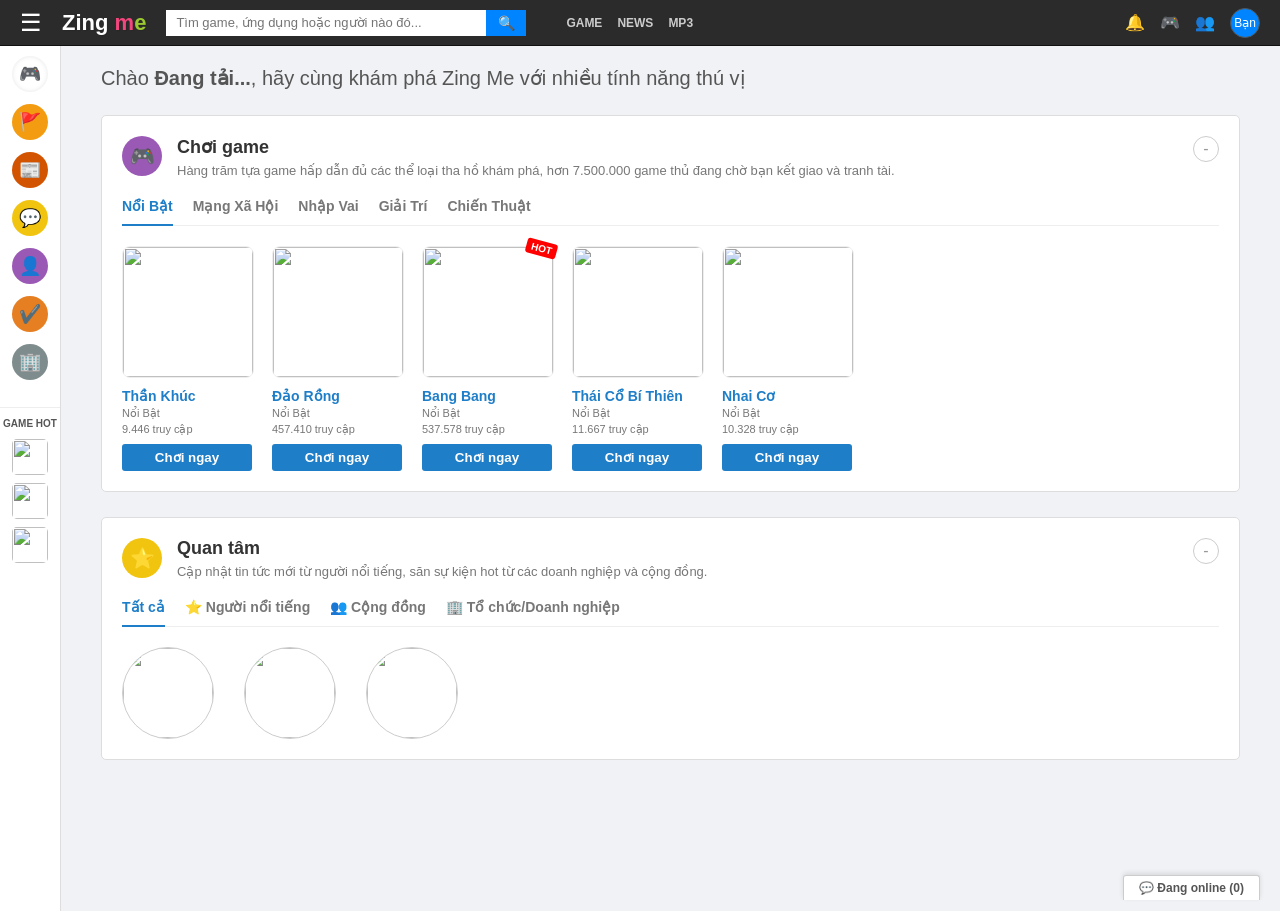
==== home.html @ b38dd068 "Add files via upload" ====
<!DOCTYPE html>
<html lang="vi">
<head>
    <meta charset="UTF-8">
    <meta name="viewport" content="width=device-width, initial-scale=1.0">
    <title>Zing Me | Khám phá</title>
    <style>
        /* --- CSS RESET VÀ BỐ CỤC CHÍNH --- */
        body { margin: 0; padding: 0; font-family: Arial, Helvetica, sans-serif; background-color: #f0f2f5; color: #333; }
        a { text-decoration: none; color: #1e7ec8; }
        
        /* NAVBAR */
        .navbar { background-color: #2b2b2b; height: 45px; display: flex; align-items: center; justify-content: space-between; padding: 0 20px; position: sticky; top: 0; z-index: 100; border-bottom: 1px solid #111; }
        .nav-left { display: flex; align-items: center; gap: 20px; }
        .menu-bar-icon { color: white; font-size: 24px; cursor: pointer; }
        .logo { font-size: 22px; font-weight: bold; text-shadow: 1px 1px 1px rgba(0,0,0,0.1); }
        .logo-zing { color: #ffffff; } .logo-m { color: #f2467d; } .logo-e { color: #9bc831; }
        
        /* Khung Search chuẩn hình */
        .search-container { display: flex; align-items: center; }
        .search-input { width: 300px; height: 26px; border: none; padding: 0 10px; outline: none; font-size: 13px; color: #333; }
        .search-btn { background-color: #0084ff; border: none; height: 26px; width: 40px; color: white; cursor: pointer; font-size: 14px; }
        
        .nav-links { display: flex; gap: 15px; font-size: 12px; font-weight: bold; color: #ccc; margin-left: 20px; }
        .nav-links a { color: #ccc; } .nav-links a:hover { color: white; }
        
        .nav-right { display: flex; align-items: center; gap: 15px; color: #ccc; font-size: 16px; }
        .nav-right-icon { cursor: pointer; }
        .user-avatar-small { width: 28px; height: 28px; border-radius: 50%; border: 1px solid #555; cursor: pointer; background: #0084ff; display: flex; align-items: center; justify-content: center; color: white; font-size: 12px; }

        /* BỐ CỤC 2 CỘT */
        .app-container { display: flex; min-height: calc(100vh - 45px); }
        
        /* CỘT TRÁI (SIDEBAR ICON) */
        .sidebar { width: 60px; background: white; border-right: 1px solid #ddd; display: flex; flex-direction: column; align-items: center; padding-top: 10px; position: sticky; top: 45px; height: calc(100vh - 45px); overflow-y: auto; }
        .side-icon { width: 36px; height: 36px; border-radius: 50%; display: flex; justify-content: center; align-items: center; color: white; font-size: 18px; margin-bottom: 12px; cursor: pointer; transition: transform 0.1s; }
        .side-icon:hover { transform: scale(1.1); }
        .side-icon.active { border: 2px solid #ddd; background-color: white !important; color: #9bc831; box-shadow: inset 0 0 5px rgba(0,0,0,0.1); }
        
        .game-hot-text { font-size: 10px; font-weight: bold; color: #555; margin: 15px 0 10px 0; border-top: 1px solid #eee; width: 100%; text-align: center; padding-top: 10px; }
        .game-hot-avatar { width: 36px; height: 36px; border-radius: 5px; margin-bottom: 8px; cursor: pointer; object-fit: cover; }

        /* CỘT PHẢI (MAIN CONTENT) */
        .main-content { flex: 1; padding: 20px 40px; }
        .greeting-text { font-size: 20px; color: #555; margin-bottom: 25px; }
        
        /* Card Section (Chơi Game / Quan Tâm) */
        .section-card { background: white; border-radius: 5px; border: 1px solid #ddd; padding: 20px; margin-bottom: 25px; }
        .section-header { display: flex; align-items: flex-start; gap: 15px; margin-bottom: 20px; position: relative; }
        .section-icon { width: 40px; height: 40px; border-radius: 50%; display: flex; justify-content: center; align-items: center; color: white; font-size: 20px; }
        .section-title h3 { margin: 0 0 5px 0; font-size: 18px; color: #333; }
        .section-title p { margin: 0; font-size: 13px; color: #777; }
        .btn-minimize { position: absolute; right: 0; top: 0; width: 24px; height: 24px; border: 1px solid #ccc; border-radius: 50%; display: flex; justify-content: center; align-items: center; color: #999; cursor: pointer; }

        /* Tabs */
        .tabs { display: flex; gap: 20px; border-bottom: 1px solid #eee; margin-bottom: 20px; padding-bottom: 10px; }
        .tab-item { font-size: 14px; font-weight: bold; color: #777; cursor: pointer; }
        .tab-item.active { color: #1e7ec8; border-bottom: 2px solid #1e7ec8; padding-bottom: 10px; margin-bottom: -11px; }

        /* Game Grid */
        .game-grid { display: flex; gap: 20px; }
        .game-card { width: 130px; display: flex; flex-direction: column; position: relative; }
        .game-img { width: 100%; height: 130px; border-radius: 8px; object-fit: cover; border: 1px solid #eee; margin-bottom: 10px; }
        .game-hot-tag { position: absolute; top: -5px; right: -5px; background: red; color: white; font-size: 10px; font-weight: bold; padding: 2px 5px; border-radius: 3px; transform: rotate(15deg); }
        .game-name { font-size: 14px; font-weight: bold; color: #1e7ec8; margin-bottom: 3px; text-decoration: none; }
        .game-category, .game-players { font-size: 11px; color: #777; margin-bottom: 3px; }
        .btn-play { background: #1e7ec8; color: white; border: none; padding: 6px; border-radius: 3px; font-weight: bold; cursor: pointer; margin-top: 5px; }
        .btn-play:hover { background: #1664a5; }

        /* Footer Chat box */
        .chat-bar { position: fixed; bottom: 0; right: 20px; background: white; border: 1px solid #ccc; border-bottom: none; border-radius: 3px 3px 0 0; padding: 5px 15px; font-size: 12px; font-weight: bold; color: #555; display: flex; align-items: center; gap: 10px; box-shadow: 0 -2px 5px rgba(0,0,0,0.1); cursor: pointer; }
    </style>
</head>
<body>

    <!-- NAVBAR Y HỆT ẢNH MẪU -->
    <div class="navbar">
        <div class="nav-left">
            <div class="menu-bar-icon">☰</div>
            <a href="home.html" class="logo">
                <span class="logo-zing">Zing</span> <span class="logo-m">m</span><span class="logo-e">e</span>
            </a>
            <div class="search-container">
                <input type="text" class="search-input" placeholder="Tìm game, ứng dụng hoặc người nào đó...">
                <button class="search-btn">🔍</button>
            </div>
            <div class="nav-links">
                <a href="#">GAME</a>
                <a href="#">NEWS</a>
                <a href="#">MP3</a>
            </div>
        </div>
        <div class="nav-right">
            <span class="nav-right-icon">🔔</span>
            <span class="nav-right-icon">🎮</span>
            <span class="nav-right-icon">👥</span>
            <div class="user-avatar-small" id="nav-avatar" onclick="window.location.href='profile.html'">Bạn</div>
        </div>
    </div>

    <!-- BỐ CỤC CHÍNH -->
    <div class="app-container">
        
        <!-- CỘT TRÁI (SIDEBAR ICON) -->
        <div class="sidebar">
            <div class="side-icon active" style="background: #9bc831; color: white; border: none;">🎮</div>
            <div class="side-icon" style="background: #f39c12;">🚩</div>
            <div class="side-icon" style="background: #d35400;">📰</div>
            <div class="side-icon" style="background: #f1c40f;">💬</div>
            <div class="side-icon" style="background: #9b59b6;">👤</div>
            <div class="side-icon" style="background: #e67e22;">✔️</div>
            <div class="side-icon" style="background: #7f8c8d;">🏢</div>
            
            <div class="game-hot-text">GAME HOT</div>
            <!-- Chèn các ảnh game mẫu -->
            <img src="https://i.imgur.com/K5tGk8x.jpg" class="game-hot-avatar">
            <img src="https://i.imgur.com/K5tGk8x.jpg" class="game-hot-avatar">
            <img src="https://i.imgur.com/K5tGk8x.jpg" class="game-hot-avatar">
        </div>

        <!-- CỘT PHẢI (MAIN CONTENT) -->
        <div class="main-content">
            <div class="greeting-text">
                Chào <b id="welcome-name">Đang tải...</b>, hãy cùng khám phá Zing Me với nhiều tính năng thú vị
            </div>

            <!-- MỤC CHƠI GAME -->
            <div class="section-card">
                <div class="section-header">
                    <div class="section-icon" style="background: #9b59b6;">🎮</div>
                    <div class="section-title">
                        <h3>Chơi game</h3>
                        <p>Hàng trăm tựa game hấp dẫn đủ các thể loại tha hồ khám phá, hơn 7.500.000 game thủ đang chờ bạn kết giao và tranh tài.</p>
                    </div>
                    <div class="btn-minimize">-</div>
                </div>

                <div class="tabs">
                    <div class="tab-item active">Nổi Bật</div>
                    <div class="tab-item">Mạng Xã Hội</div>
                    <div class="tab-item">Nhập Vai</div>
                    <div class="tab-item">Giải Trí</div>
                    <div class="tab-item">Chiến Thuật</div>
                </div>

                <div class="game-grid">
                    <!-- Card 1 -->
                    <div class="game-card">
                        <img src="https://i.imgur.com/K5tGk8x.jpg" class="game-img">
                        <a href="#" class="game-name">Thần Khúc</a>
                        <div class="game-category">Nổi Bật</div>
                        <div class="game-players">9.446 truy cập</div>
                        <button class="btn-play">Chơi ngay</button>
                    </div>
                    <!-- Card 2 -->
                    <div class="game-card">
                        <img src="https://i.imgur.com/K5tGk8x.jpg" class="game-img">
                        <a href="#" class="game-name">Đảo Rồng</a>
                        <div class="game-category">Nổi Bật</div>
                        <div class="game-players">457.410 truy cập</div>
                        <button class="btn-play">Chơi ngay</button>
                    </div>
                    <!-- Card 3 -->
                    <div class="game-card">
                        <div class="game-hot-tag">HOT</div>
                        <img src="https://i.imgur.com/K5tGk8x.jpg" class="game-img">
                        <a href="#" class="game-name">Bang Bang</a>
                        <div class="game-category">Nổi Bật</div>
                        <div class="game-players">537.578 truy cập</div>
                        <button class="btn-play">Chơi ngay</button>
                    </div>
                    <!-- Card 4 -->
                    <div class="game-card">
                        <img src="https://i.imgur.com/K5tGk8x.jpg" class="game-img">
                        <a href="#" class="game-name">Thái Cổ Bí Thiên</a>
                        <div class="game-category">Nổi Bật</div>
                        <div class="game-players">11.667 truy cập</div>
                        <button class="btn-play">Chơi ngay</button>
                    </div>
                    <!-- Card 5 -->
                    <div class="game-card">
                        <img src="https://i.imgur.com/K5tGk8x.jpg" class="game-img">
                        <a href="#" class="game-name">Nhai Cơ</a>
                        <div class="game-category">Nổi Bật</div>
                        <div class="game-players">10.328 truy cập</div>
                        <button class="btn-play">Chơi ngay</button>
                    </div>
                </div>
            </div>

            <!-- MỤC QUAN TẢM -->
            <div class="section-card">
                <div class="section-header">
                    <div class="section-icon" style="background: #f1c40f;">⭐</div>
                    <div class="section-title">
                        <h3>Quan tâm</h3>
                        <p>Cập nhật tin tức mới từ người nổi tiếng, săn sự kiện hot từ các doanh nghiệp và cộng đồng.</p>
                    </div>
                    <div class="btn-minimize">-</div>
                </div>
                <div class="tabs">
                    <div class="tab-item active">Tất cả</div>
                    <div class="tab-item">⭐ Người nổi tiếng</div>
                    <div class="tab-item">👥 Cộng đồng</div>
                    <div class="tab-item">🏢 Tổ chức/Doanh nghiệp</div>
                </div>
                <div class="game-grid" style="gap: 30px; justify-content: flex-start;">
                    <img src="https://i.imgur.com/K5tGk8x.jpg" style="width: 90px; height: 90px; border-radius: 50%; object-fit: cover; border: 1px solid #ccc; cursor: pointer;">
                    <img src="https://i.imgur.com/K5tGk8x.jpg" style="width: 90px; height: 90px; border-radius: 50%; object-fit: cover; border: 1px solid #ccc; cursor: pointer;">
                    <img src="https://i.imgur.com/K5tGk8x.jpg" style="width: 90px; height: 90px; border-radius: 50%; object-fit: cover; border: 1px solid #ccc; cursor: pointer;">
                </div>
            </div>
        </div>
    </div>

    <!-- Thanh Chat dưới cùng -->
    <div class="chat-bar">
        <span>💬 Đang online (0)</span>
    </div>

    <!-- SCRIPT ĐỂ HIỂN THỊ TÊN TỪ FIREBASE -->
    <script type="module">
        import { initializeApp } from "https://www.gstatic.com/firebasejs/10.9.0/firebase-app.js";
        import { getAuth, onAuthStateChanged } from "https://www.gstatic.com/firebasejs/10.9.0/firebase-auth.js";
        import { getFirestore, doc, getDoc } from "https://www.gstatic.com/firebasejs/10.9.0/firebase-firestore.js";

        const firebaseConfig = {
            apiKey: "AIzaSyDeVcweMEYOi9t8_NyIXg6XRZ6I4LIgNBU",
            authDomain: "zingme-clone.firebaseapp.com",
            databaseURL: "https://zingme-clone-default-rtdb.asia-southeast1.firebasedatabase.app",
            projectId: "zingme-clone",
            storageBucket: "zingme-clone.firebasestorage.app",
            messagingSenderId: "121550062824",
            appId: "1:121550062824:web:35257485755932ef91755d",
            measurementId: "G-LXNNVVEKKQ"
        };

        const app = initializeApp(firebaseConfig);
        const auth = getAuth(app);
        const db = getFirestore(app);

        // Đổi lời chào thành tên thật của bạn
        onAuthStateChanged(auth, async (user) => {
            if (user) {
                try {
                    const docSnap = await getDoc(doc(db, "users", user.uid));
                    if (docSnap.exists()) {
                        const data = docSnap.data();
                        document.getElementById('welcome-name').innerText = data.displayName || data.fullname || "bạn";
                        if(data.avatarUrl) {
                            document.getElementById('nav-avatar').innerHTML = `<img src="${data.avatarUrl}" style="width:100%;height:100%;border-radius:50%;object-fit:cover;">`;
                        }
                    }
                } catch (e) { console.error(e); }
            } else {
                window.location.href = "index.html";
            }
        });
    </script>
</body>
</html>
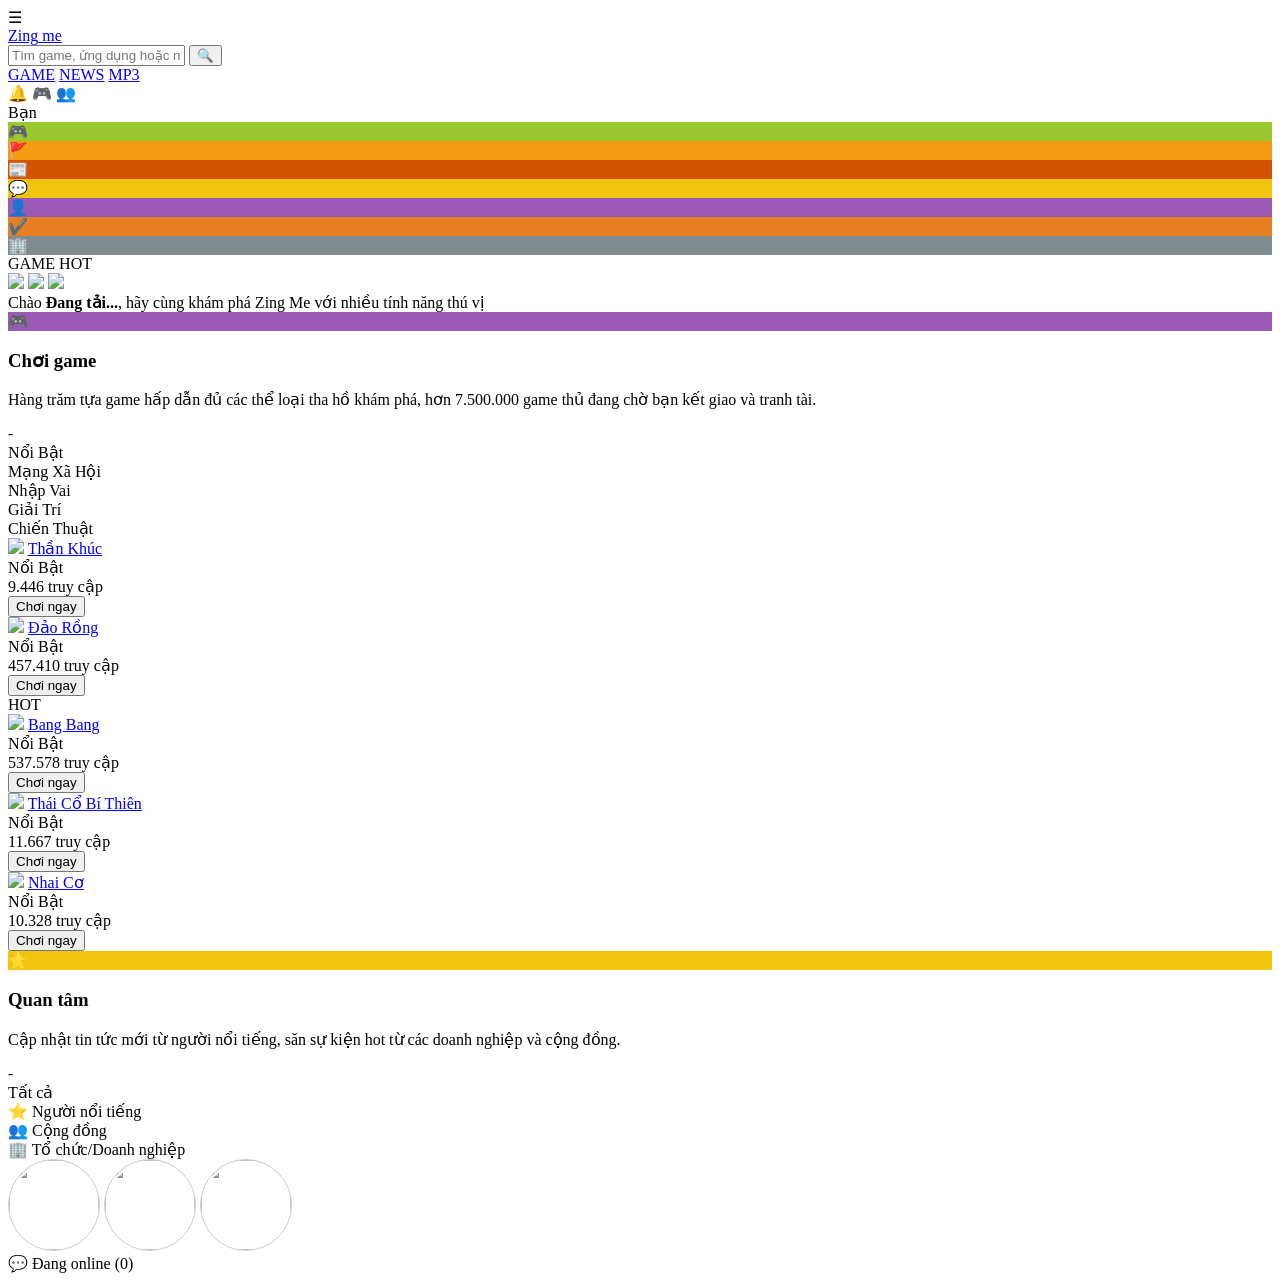
==== commit 425d9023: "Update home.html" ====
--- a/home.html
+++ b/home.html
@@ -4,72 +4,8 @@
     <meta charset="UTF-8">
     <meta name="viewport" content="width=device-width, initial-scale=1.0">
     <title>Zing Me | Khám phá</title>
-    <style>
-        /* --- CSS RESET VÀ BỐ CỤC CHÍNH --- */
-        body { margin: 0; padding: 0; font-family: Arial, Helvetica, sans-serif; background-color: #f0f2f5; color: #333; }
-        a { text-decoration: none; color: #1e7ec8; }
-        
-        /* NAVBAR */
-        .navbar { background-color: #2b2b2b; height: 45px; display: flex; align-items: center; justify-content: space-between; padding: 0 20px; position: sticky; top: 0; z-index: 100; border-bottom: 1px solid #111; }
-        .nav-left { display: flex; align-items: center; gap: 20px; }
-        .menu-bar-icon { color: white; font-size: 24px; cursor: pointer; }
-        .logo { font-size: 22px; font-weight: bold; text-shadow: 1px 1px 1px rgba(0,0,0,0.1); }
-        .logo-zing { color: #ffffff; } .logo-m { color: #f2467d; } .logo-e { color: #9bc831; }
-        
-        /* Khung Search chuẩn hình */
-        .search-container { display: flex; align-items: center; }
-        .search-input { width: 300px; height: 26px; border: none; padding: 0 10px; outline: none; font-size: 13px; color: #333; }
-        .search-btn { background-color: #0084ff; border: none; height: 26px; width: 40px; color: white; cursor: pointer; font-size: 14px; }
-        
-        .nav-links { display: flex; gap: 15px; font-size: 12px; font-weight: bold; color: #ccc; margin-left: 20px; }
-        .nav-links a { color: #ccc; } .nav-links a:hover { color: white; }
-        
-        .nav-right { display: flex; align-items: center; gap: 15px; color: #ccc; font-size: 16px; }
-        .nav-right-icon { cursor: pointer; }
-        .user-avatar-small { width: 28px; height: 28px; border-radius: 50%; border: 1px solid #555; cursor: pointer; background: #0084ff; display: flex; align-items: center; justify-content: center; color: white; font-size: 12px; }
-
-        /* BỐ CỤC 2 CỘT */
-        .app-container { display: flex; min-height: calc(100vh - 45px); }
-        
-        /* CỘT TRÁI (SIDEBAR ICON) */
-        .sidebar { width: 60px; background: white; border-right: 1px solid #ddd; display: flex; flex-direction: column; align-items: center; padding-top: 10px; position: sticky; top: 45px; height: calc(100vh - 45px); overflow-y: auto; }
-        .side-icon { width: 36px; height: 36px; border-radius: 50%; display: flex; justify-content: center; align-items: center; color: white; font-size: 18px; margin-bottom: 12px; cursor: pointer; transition: transform 0.1s; }
-        .side-icon:hover { transform: scale(1.1); }
-        .side-icon.active { border: 2px solid #ddd; background-color: white !important; color: #9bc831; box-shadow: inset 0 0 5px rgba(0,0,0,0.1); }
-        
-        .game-hot-text { font-size: 10px; font-weight: bold; color: #555; margin: 15px 0 10px 0; border-top: 1px solid #eee; width: 100%; text-align: center; padding-top: 10px; }
-        .game-hot-avatar { width: 36px; height: 36px; border-radius: 5px; margin-bottom: 8px; cursor: pointer; object-fit: cover; }
-
-        /* CỘT PHẢI (MAIN CONTENT) */
-        .main-content { flex: 1; padding: 20px 40px; }
-        .greeting-text { font-size: 20px; color: #555; margin-bottom: 25px; }
-        
-        /* Card Section (Chơi Game / Quan Tâm) */
-        .section-card { background: white; border-radius: 5px; border: 1px solid #ddd; padding: 20px; margin-bottom: 25px; }
-        .section-header { display: flex; align-items: flex-start; gap: 15px; margin-bottom: 20px; position: relative; }
-        .section-icon { width: 40px; height: 40px; border-radius: 50%; display: flex; justify-content: center; align-items: center; color: white; font-size: 20px; }
-        .section-title h3 { margin: 0 0 5px 0; font-size: 18px; color: #333; }
-        .section-title p { margin: 0; font-size: 13px; color: #777; }
-        .btn-minimize { position: absolute; right: 0; top: 0; width: 24px; height: 24px; border: 1px solid #ccc; border-radius: 50%; display: flex; justify-content: center; align-items: center; color: #999; cursor: pointer; }
-
-        /* Tabs */
-        .tabs { display: flex; gap: 20px; border-bottom: 1px solid #eee; margin-bottom: 20px; padding-bottom: 10px; }
-        .tab-item { font-size: 14px; font-weight: bold; color: #777; cursor: pointer; }
-        .tab-item.active { color: #1e7ec8; border-bottom: 2px solid #1e7ec8; padding-bottom: 10px; margin-bottom: -11px; }
-
-        /* Game Grid */
-        .game-grid { display: flex; gap: 20px; }
-        .game-card { width: 130px; display: flex; flex-direction: column; position: relative; }
-        .game-img { width: 100%; height: 130px; border-radius: 8px; object-fit: cover; border: 1px solid #eee; margin-bottom: 10px; }
-        .game-hot-tag { position: absolute; top: -5px; right: -5px; background: red; color: white; font-size: 10px; font-weight: bold; padding: 2px 5px; border-radius: 3px; transform: rotate(15deg); }
-        .game-name { font-size: 14px; font-weight: bold; color: #1e7ec8; margin-bottom: 3px; text-decoration: none; }
-        .game-category, .game-players { font-size: 11px; color: #777; margin-bottom: 3px; }
-        .btn-play { background: #1e7ec8; color: white; border: none; padding: 6px; border-radius: 3px; font-weight: bold; cursor: pointer; margin-top: 5px; }
-        .btn-play:hover { background: #1664a5; }
-
-        /* Footer Chat box */
-        .chat-bar { position: fixed; bottom: 0; right: 20px; background: white; border: 1px solid #ccc; border-bottom: none; border-radius: 3px 3px 0 0; padding: 5px 15px; font-size: 12px; font-weight: bold; color: #555; display: flex; align-items: center; gap: 10px; box-shadow: 0 -2px 5px rgba(0,0,0,0.1); cursor: pointer; }
-    </style>
+    <!-- Nhúng file CSS -->
+    <link rel="stylesheet" href="css/home.css">
 </head>
 <body>
 
@@ -218,44 +154,7 @@
         <span>💬 Đang online (0)</span>
     </div>
 
-    <!-- SCRIPT ĐỂ HIỂN THỊ TÊN TỪ FIREBASE -->
-    <script type="module">
-        import { initializeApp } from "https://www.gstatic.com/firebasejs/10.9.0/firebase-app.js";
-        import { getAuth, onAuthStateChanged } from "https://www.gstatic.com/firebasejs/10.9.0/firebase-auth.js";
-        import { getFirestore, doc, getDoc } from "https://www.gstatic.com/firebasejs/10.9.0/firebase-firestore.js";
-
-        const firebaseConfig = {
-            apiKey: "AIzaSyDeVcweMEYOi9t8_NyIXg6XRZ6I4LIgNBU",
-            authDomain: "zingme-clone.firebaseapp.com",
-            databaseURL: "https://zingme-clone-default-rtdb.asia-southeast1.firebasedatabase.app",
-            projectId: "zingme-clone",
-            storageBucket: "zingme-clone.firebasestorage.app",
-            messagingSenderId: "121550062824",
-            appId: "1:121550062824:web:35257485755932ef91755d",
-            measurementId: "G-LXNNVVEKKQ"
-        };
-
-        const app = initializeApp(firebaseConfig);
-        const auth = getAuth(app);
-        const db = getFirestore(app);
-
-        // Đổi lời chào thành tên thật của bạn
-        onAuthStateChanged(auth, async (user) => {
-            if (user) {
-                try {
-                    const docSnap = await getDoc(doc(db, "users", user.uid));
-                    if (docSnap.exists()) {
-                        const data = docSnap.data();
-                        document.getElementById('welcome-name').innerText = data.displayName || data.fullname || "bạn";
-                        if(data.avatarUrl) {
-                            document.getElementById('nav-avatar').innerHTML = `<img src="${data.avatarUrl}" style="width:100%;height:100%;border-radius:50%;object-fit:cover;">`;
-                        }
-                    }
-                } catch (e) { console.error(e); }
-            } else {
-                window.location.href = "index.html";
-            }
-        });
-    </script>
+    <!-- Nhúng file JS -->
+    <script type="module" src="js/home.js"></script>
 </body>
-</html>+</html>
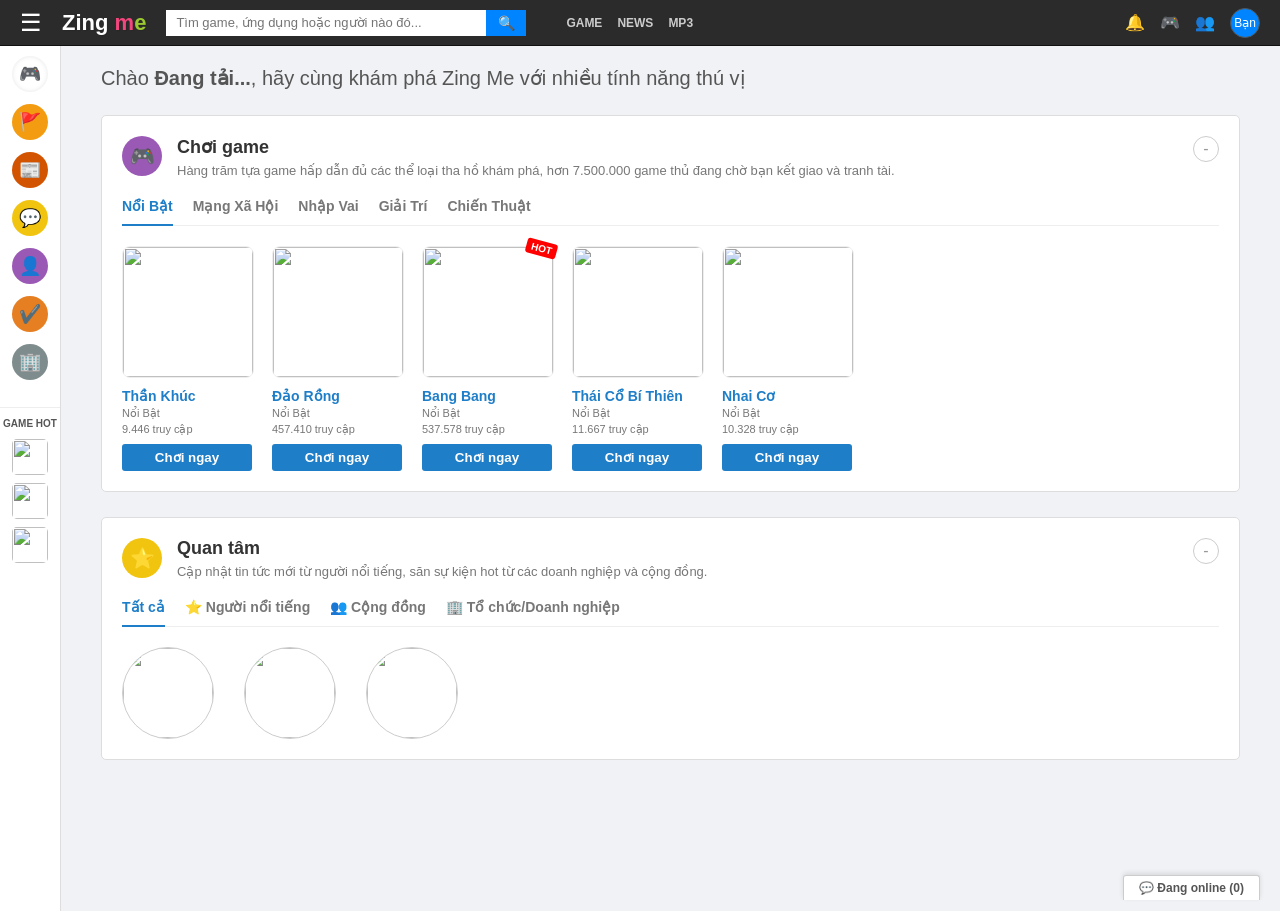
==== commit 22dea846: "Update home.html" ====
--- a/home.html
+++ b/home.html
@@ -13,7 +13,7 @@
     <div class="navbar">
         <div class="nav-left">
             <div class="menu-bar-icon">☰</div>
-            <a href="home.html" class="logo">
+            <a href="home.html" class="logo" style="cursor: pointer;">
                 <span class="logo-zing">Zing</span> <span class="logo-m">m</span><span class="logo-e">e</span>
             </a>
             <div class="search-container">
--- a/css/home.css
+++ b/css/home.css
@@ -0,0 +1,64 @@
+/* --- CSS RESET VÀ BỐ CỤC CHÍNH --- */
+body { margin: 0; padding: 0; font-family: Arial, Helvetica, sans-serif; background-color: #f0f2f5; color: #333; }
+a { text-decoration: none; color: #1e7ec8; }
+
+/* NAVBAR */
+.navbar { background-color: #2b2b2b; height: 45px; display: flex; align-items: center; justify-content: space-between; padding: 0 20px; position: sticky; top: 0; z-index: 100; border-bottom: 1px solid #111; }
+.nav-left { display: flex; align-items: center; gap: 20px; }
+.menu-bar-icon { color: white; font-size: 24px; cursor: pointer; }
+.logo { font-size: 22px; font-weight: bold; text-shadow: 1px 1px 1px rgba(0,0,0,0.1); }
+.logo-zing { color: #ffffff; } .logo-m { color: #f2467d; } .logo-e { color: #9bc831; }
+
+/* Khung Search chuẩn hình */
+.search-container { display: flex; align-items: center; }
+.search-input { width: 300px; height: 26px; border: none; padding: 0 10px; outline: none; font-size: 13px; color: #333; }
+.search-btn { background-color: #0084ff; border: none; height: 26px; width: 40px; color: white; cursor: pointer; font-size: 14px; }
+
+.nav-links { display: flex; gap: 15px; font-size: 12px; font-weight: bold; color: #ccc; margin-left: 20px; }
+.nav-links a { color: #ccc; } .nav-links a:hover { color: white; }
+
+.nav-right { display: flex; align-items: center; gap: 15px; color: #ccc; font-size: 16px; }
+.nav-right-icon { cursor: pointer; }
+.user-avatar-small { width: 28px; height: 28px; border-radius: 50%; border: 1px solid #555; cursor: pointer; background: #0084ff; display: flex; align-items: center; justify-content: center; color: white; font-size: 12px; }
+
+/* BỐ CỤC 2 CỘT */
+.app-container { display: flex; min-height: calc(100vh - 45px); }
+
+/* CỘT TRÁI (SIDEBAR ICON) */
+.sidebar { width: 60px; background: white; border-right: 1px solid #ddd; display: flex; flex-direction: column; align-items: center; padding-top: 10px; position: sticky; top: 45px; height: calc(100vh - 45px); overflow-y: auto; }
+.side-icon { width: 36px; height: 36px; border-radius: 50%; display: flex; justify-content: center; align-items: center; color: white; font-size: 18px; margin-bottom: 12px; cursor: pointer; transition: transform 0.1s; }
+.side-icon:hover { transform: scale(1.1); }
+.side-icon.active { border: 2px solid #ddd; background-color: white !important; color: #9bc831; box-shadow: inset 0 0 5px rgba(0,0,0,0.1); }
+
+.game-hot-text { font-size: 10px; font-weight: bold; color: #555; margin: 15px 0 10px 0; border-top: 1px solid #eee; width: 100%; text-align: center; padding-top: 10px; }
+.game-hot-avatar { width: 36px; height: 36px; border-radius: 5px; margin-bottom: 8px; cursor: pointer; object-fit: cover; }
+
+/* CỘT PHẢI (MAIN CONTENT) */
+.main-content { flex: 1; padding: 20px 40px; }
+.greeting-text { font-size: 20px; color: #555; margin-bottom: 25px; }
+
+/* Card Section (Chơi Game / Quan Tâm) */
+.section-card { background: white; border-radius: 5px; border: 1px solid #ddd; padding: 20px; margin-bottom: 25px; }
+.section-header { display: flex; align-items: flex-start; gap: 15px; margin-bottom: 20px; position: relative; }
+.section-icon { width: 40px; height: 40px; border-radius: 50%; display: flex; justify-content: center; align-items: center; color: white; font-size: 20px; }
+.section-title h3 { margin: 0 0 5px 0; font-size: 18px; color: #333; }
+.section-title p { margin: 0; font-size: 13px; color: #777; }
+.btn-minimize { position: absolute; right: 0; top: 0; width: 24px; height: 24px; border: 1px solid #ccc; border-radius: 50%; display: flex; justify-content: center; align-items: center; color: #999; cursor: pointer; }
+
+/* Tabs */
+.tabs { display: flex; gap: 20px; border-bottom: 1px solid #eee; margin-bottom: 20px; padding-bottom: 10px; }
+.tab-item { font-size: 14px; font-weight: bold; color: #777; cursor: pointer; }
+.tab-item.active { color: #1e7ec8; border-bottom: 2px solid #1e7ec8; padding-bottom: 10px; margin-bottom: -11px; }
+
+/* Game Grid */
+.game-grid { display: flex; gap: 20px; }
+.game-card { width: 130px; display: flex; flex-direction: column; position: relative; }
+.game-img { width: 100%; height: 130px; border-radius: 8px; object-fit: cover; border: 1px solid #eee; margin-bottom: 10px; }
+.game-hot-tag { position: absolute; top: -5px; right: -5px; background: red; color: white; font-size: 10px; font-weight: bold; padding: 2px 5px; border-radius: 3px; transform: rotate(15deg); }
+.game-name { font-size: 14px; font-weight: bold; color: #1e7ec8; margin-bottom: 3px; text-decoration: none; }
+.game-category, .game-players { font-size: 11px; color: #777; margin-bottom: 3px; }
+.btn-play { background: #1e7ec8; color: white; border: none; padding: 6px; border-radius: 3px; font-weight: bold; cursor: pointer; margin-top: 5px; }
+.btn-play:hover { background: #1664a5; }
+
+/* Footer Chat box */
+.chat-bar { position: fixed; bottom: 0; right: 20px; background: white; border: 1px solid #ccc; border-bottom: none; border-radius: 3px 3px 0 0; padding: 5px 15px; font-size: 12px; font-weight: bold; color: #555; display: flex; align-items: center; gap: 10px; box-shadow: 0 -2px 5px rgba(0,0,0,0.1); cursor: pointer; }
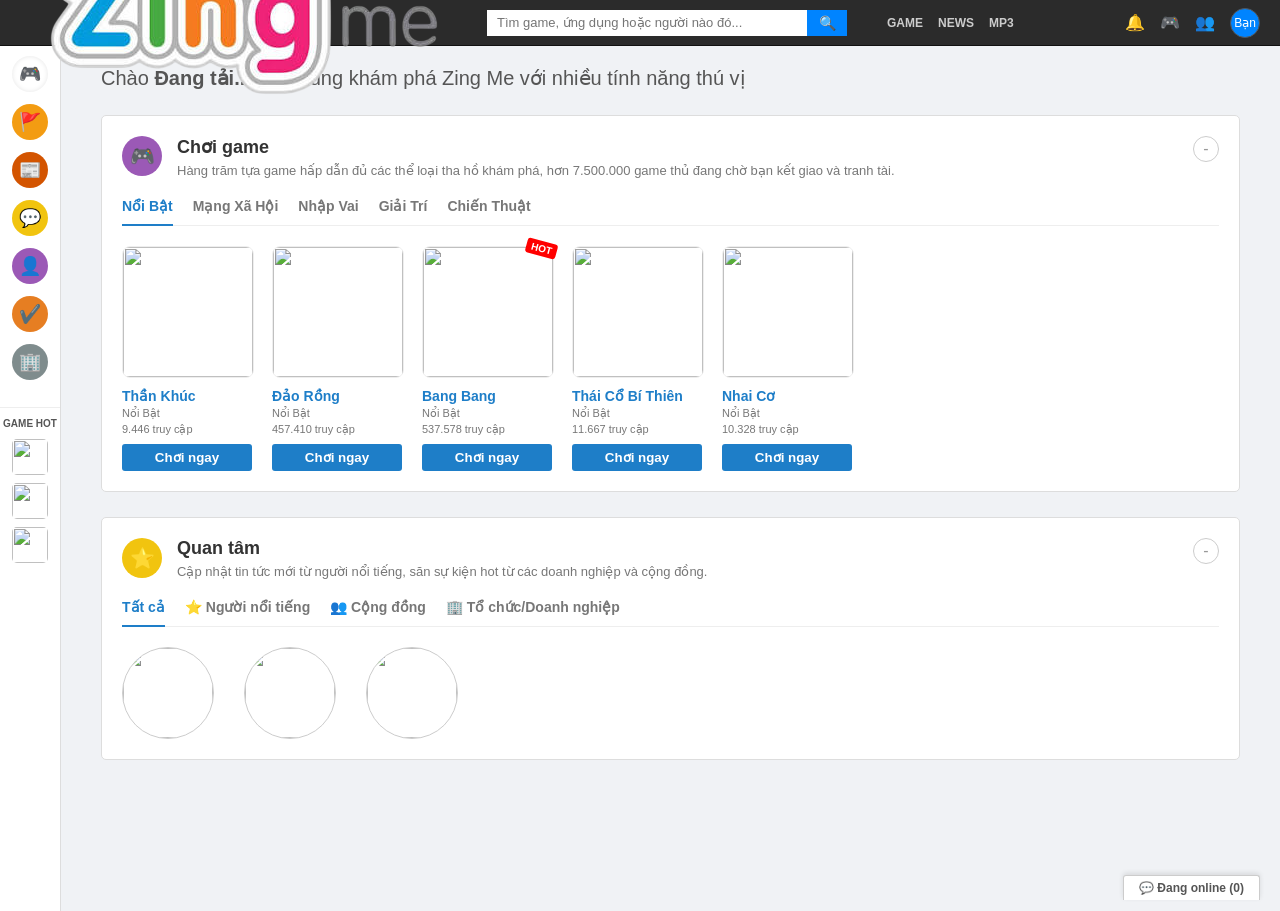
==== commit ec50451b: "Update home.html" ====
--- a/home.html
+++ b/home.html
@@ -4,17 +4,13 @@
     <meta charset="UTF-8">
     <meta name="viewport" content="width=device-width, initial-scale=1.0">
     <title>Zing Me | Khám phá</title>
-    <!-- Nhúng file CSS -->
     <link rel="stylesheet" href="css/home.css">
 </head>
 <body>
-
-    <!-- NAVBAR Y HỆT ẢNH MẪU -->
     <div class="navbar">
         <div class="nav-left">
-            <div class="menu-bar-icon">☰</div>
-            <a href="home.html" class="logo" style="cursor: pointer;">
-                <span class="logo-zing">Zing</span> <span class="logo-m">m</span><span class="logo-e">e</span>
+            <a href="home.html" class="logo-link">
+                <img src="img/logo.png" alt="Zing Me" class="nav-logo-img">
             </a>
             <div class="search-container">
                 <input type="text" class="search-input" placeholder="Tìm game, ứng dụng hoặc người nào đó...">
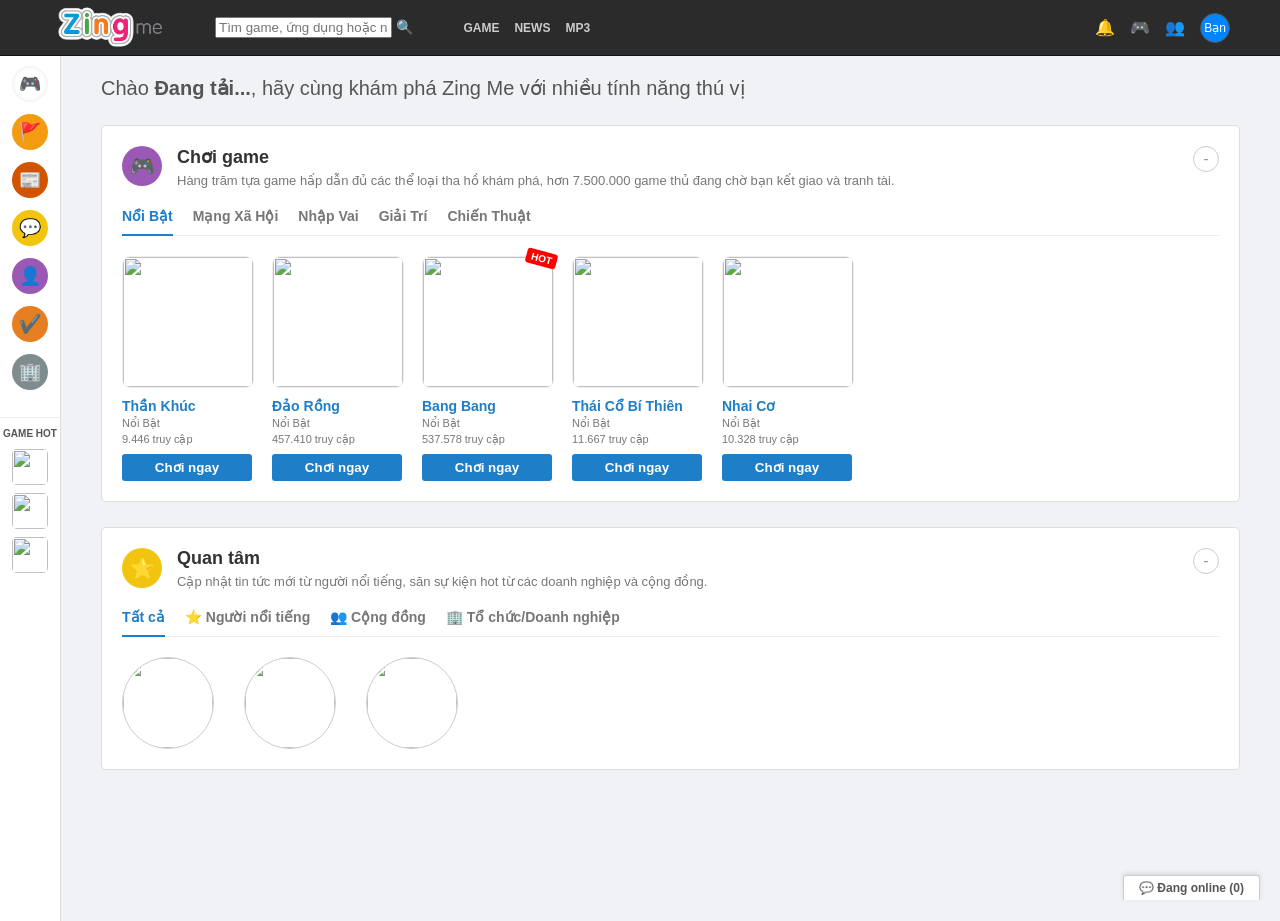
==== commit 4bcfac28: "Update home.html" ====
--- a/home.html
+++ b/home.html
@@ -12,9 +12,9 @@
             <a href="home.html" class="logo-link">
                 <img src="img/logo.png" alt="Zing Me" class="nav-logo-img">
             </a>
-            <div class="search-container">
-                <input type="text" class="search-input" placeholder="Tìm game, ứng dụng hoặc người nào đó...">
-                <button class="search-btn">🔍</button>
+            <div class="search-box">
+                <input type="text" placeholder="Tìm game, ứng dụng hoặc người nào đó...">
+                <span style="color:#999; font-size: 14px; cursor: pointer;">🔍</span>
             </div>
             <div class="nav-links">
                 <a href="#">GAME</a>
--- a/css/home.css
+++ b/css/home.css
@@ -1,10 +1,8 @@
-/* --- CSS RESET VÀ BỐ CỤC CHÍNH --- */
 body { margin: 0; padding: 0; font-family: Arial, Helvetica, sans-serif; background-color: #f0f2f5; color: #333; }
 a { text-decoration: none; color: #1e7ec8; }
 
-/* NAVBAR */
-.navbar { background-color: #2b2b2b; height: 45px; display: flex; align-items: center; justify-content: space-between; padding: 0 20px; position: sticky; top: 0; z-index: 100; border-bottom: 1px solid #111; }
-.nav-left { display: flex; align-items: center; gap: 20px; }
+.navbar { background-color: #2b2b2b; height: 55px; display: flex; align-items: center; justify-content: space-between; padding: 0 50px; border-bottom: 1px solid #111; position: sticky; top: 0; z-index: 100; }
+.nav-left { display: flex; align-items: center; gap: 30px; }
 .menu-bar-icon { color: white; font-size: 24px; cursor: pointer; }
 .logo { font-size: 22px; font-weight: bold; text-shadow: 1px 1px 1px rgba(0,0,0,0.1); }
 .logo-zing { color: #ffffff; } .logo-m { color: #f2467d; } .logo-e { color: #9bc831; }
@@ -61,4 +59,19 @@
 .btn-play:hover { background: #1664a5; }
 
 /* Footer Chat box */
-.chat-bar { position: fixed; bottom: 0; right: 20px; background: white; border: 1px solid #ccc; border-bottom: none; border-radius: 3px 3px 0 0; padding: 5px 15px; font-size: 12px; font-weight: bold; color: #555; display: flex; align-items: center; gap: 10px; box-shadow: 0 -2px 5px rgba(0,0,0,0.1); cursor: pointer; }+.chat-bar { position: fixed; bottom: 0; right: 20px; background: white; border: 1px solid #ccc; border-bottom: none; border-radius: 3px 3px 0 0; padding: 5px 15px; font-size: 12px; font-weight: bold; color: #555; display: flex; align-items: center; gap: 10px; box-shadow: 0 -2px 5px rgba(0,0,0,0.1); cursor: pointer; }
+
+.logo-link {
+    display: block !important;
+    height: 45px; 
+    width: 120px; 
+    overflow: hidden; 
+    position: relative;
+    margin-right: 15px; 
+}
+
+.nav-logo-img {
+    width: 100% !important; 
+    height: auto !important; 
+    margin-top: -38px; 
+}
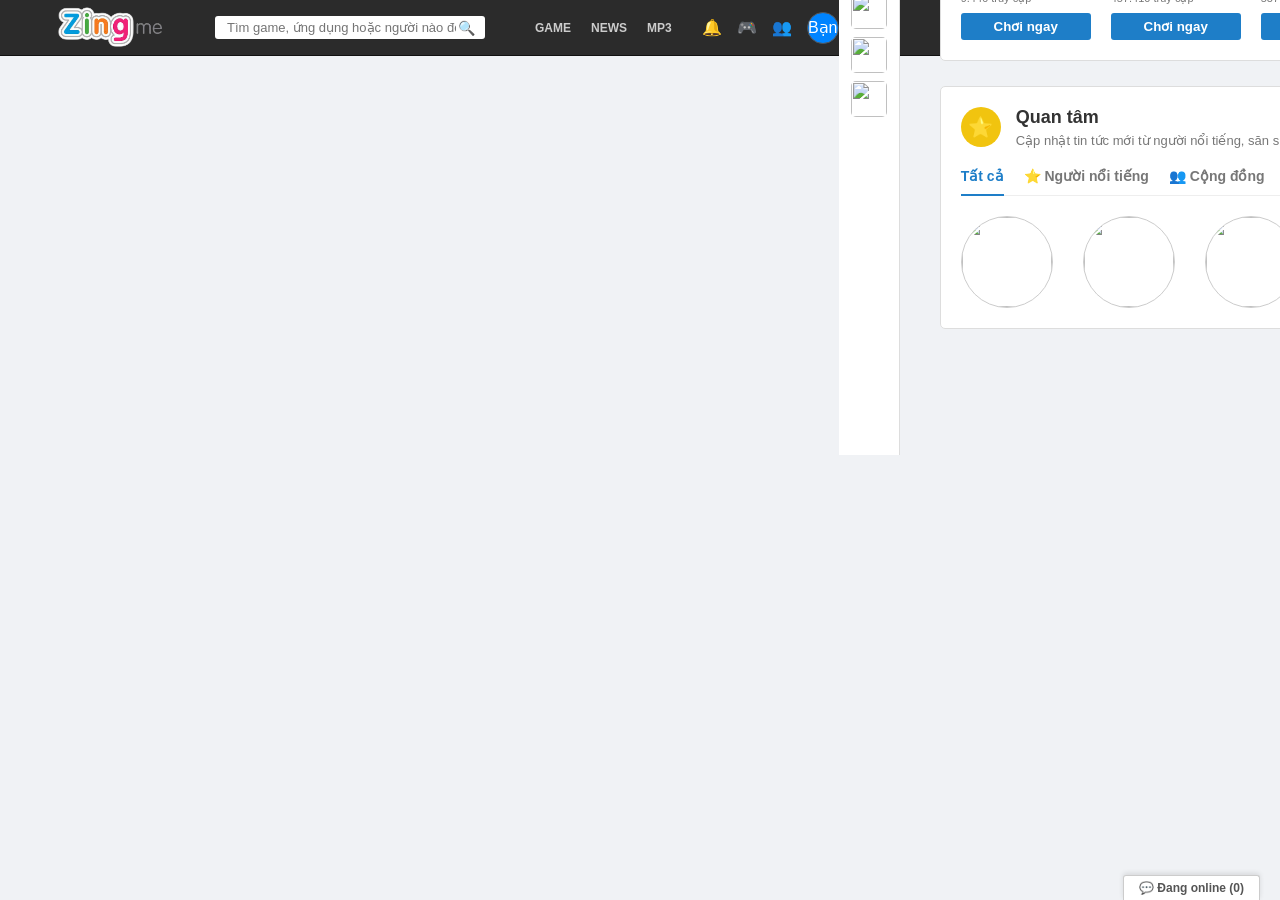
==== commit 6d751f70: "Update home.html" ====
--- a/home.html
+++ b/home.html
@@ -16,11 +16,11 @@
                 <input type="text" placeholder="Tìm game, ứng dụng hoặc người nào đó...">
                 <span style="color:#999; font-size: 14px; cursor: pointer;">🔍</span>
             </div>
-            <div class="nav-links">
+            <div class="nav-menu"> 
                 <a href="#">GAME</a>
                 <a href="#">NEWS</a>
                 <a href="#">MP3</a>
-            </div>
+            </div
         </div>
         <div class="nav-right">
             <span class="nav-right-icon">🔔</span>
--- a/css/home.css
+++ b/css/home.css
@@ -1,29 +1,29 @@
 body { margin: 0; padding: 0; font-family: Arial, Helvetica, sans-serif; background-color: #f0f2f5; color: #333; }
 a { text-decoration: none; color: #1e7ec8; }
 
-.navbar { background-color: #2b2b2b; height: 55px; display: flex; align-items: center; justify-content: space-between; padding: 0 50px; border-bottom: 1px solid #111; position: sticky; top: 0; z-index: 100; }
+.navbar { background-color: #2b2b2b; height: 55px; display: flex; align-items: center; justify-content: space-between; padding: 0 50px; position: sticky; top: 0; z-index: 100; border-bottom: 1px solid #111; }
 .nav-left { display: flex; align-items: center; gap: 30px; }
 .menu-bar-icon { color: white; font-size: 24px; cursor: pointer; }
 .logo { font-size: 22px; font-weight: bold; text-shadow: 1px 1px 1px rgba(0,0,0,0.1); }
 .logo-zing { color: #ffffff; } .logo-m { color: #f2467d; } .logo-e { color: #9bc831; }
 
-/* Khung Search chuẩn hình */
-.search-container { display: flex; align-items: center; }
-.search-input { width: 300px; height: 26px; border: none; padding: 0 10px; outline: none; font-size: 13px; color: #333; }
-.search-btn { background-color: #0084ff; border: none; height: 26px; width: 40px; color: white; cursor: pointer; font-size: 14px; }
+.nav-menu { display: flex; gap: 20px; font-weight: bold; font-size: 12px; color: #ccc; margin-left: 20px; }
+.nav-menu a { color: #ccc; }
+.nav-menu a:hover { color: white; }
 
-.nav-links { display: flex; gap: 15px; font-size: 12px; font-weight: bold; color: #ccc; margin-left: 20px; }
-.nav-links a { color: #ccc; } .nav-links a:hover { color: white; }
+.nav-right { display: flex; align-items: center; gap: 15px; }
+.nav-icon { color: #ccc; font-size: 16px; cursor: pointer; }
 
-.nav-right { display: flex; align-items: center; gap: 15px; color: #ccc; font-size: 16px; }
-.nav-right-icon { cursor: pointer; }
-.user-avatar-small { width: 28px; height: 28px; border-radius: 50%; border: 1px solid #555; cursor: pointer; background: #0084ff; display: flex; align-items: center; justify-content: center; color: white; font-size: 12px; }
+.user-menu-container { position: relative; display: inline-block; cursor: pointer; margin-left: 10px; }
+.user-avatar-small { width: 30px; height: 30px; border-radius: 50%; border: 1px solid #555; background: #0084ff; display: flex; align-items: center; justify-content: center; color: white; font-size: 16px; overflow: hidden; }
+.user-avatar-small img { width: 100%; height: 100%; object-fit: cover; }
 
-/* BỐ CỤC 2 CỘT */
-.app-container { display: flex; min-height: calc(100vh - 45px); }
+.search-box { background: white; border-radius: 3px; padding: 3px 10px; display: flex; align-items: center; width: 250px; }
+.search-box input { border: none; background: transparent; outline: none; width: 100%; font-size: 13px; }
 
-/* CỘT TRÁI (SIDEBAR ICON) */
-.sidebar { width: 60px; background: white; border-right: 1px solid #ddd; display: flex; flex-direction: column; align-items: center; padding-top: 10px; position: sticky; top: 45px; height: calc(100vh - 45px); overflow-y: auto; }
+.app-container { display: flex; min-height: calc(100vh - 55px); }
+
+.sidebar { width: 60px; background: white; border-right: 1px solid #ddd; display: flex; flex-direction: column; align-items: center; padding-top: 10px; position: sticky; top: 55px; height: calc(100vh - 55px); overflow-y: auto; }
 .side-icon { width: 36px; height: 36px; border-radius: 50%; display: flex; justify-content: center; align-items: center; color: white; font-size: 18px; margin-bottom: 12px; cursor: pointer; transition: transform 0.1s; }
 .side-icon:hover { transform: scale(1.1); }
 .side-icon.active { border: 2px solid #ddd; background-color: white !important; color: #9bc831; box-shadow: inset 0 0 5px rgba(0,0,0,0.1); }
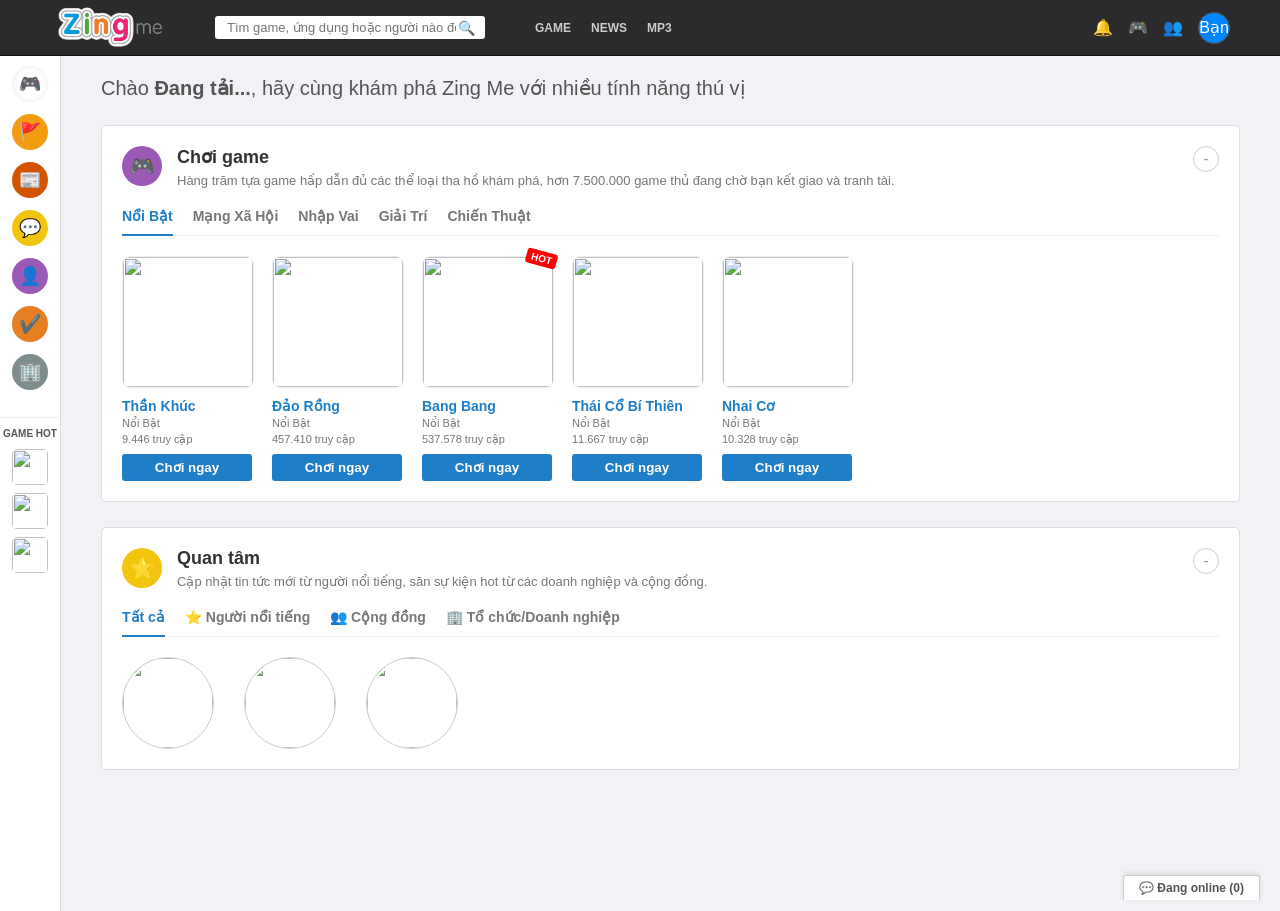
==== commit eabee3a0: "Update home.html" ====
--- a/home.html
+++ b/home.html
@@ -20,7 +20,7 @@
                 <a href="#">GAME</a>
                 <a href="#">NEWS</a>
                 <a href="#">MP3</a>
-            </div
+            </div>
         </div>
         <div class="nav-right">
             <span class="nav-right-icon">🔔</span>
